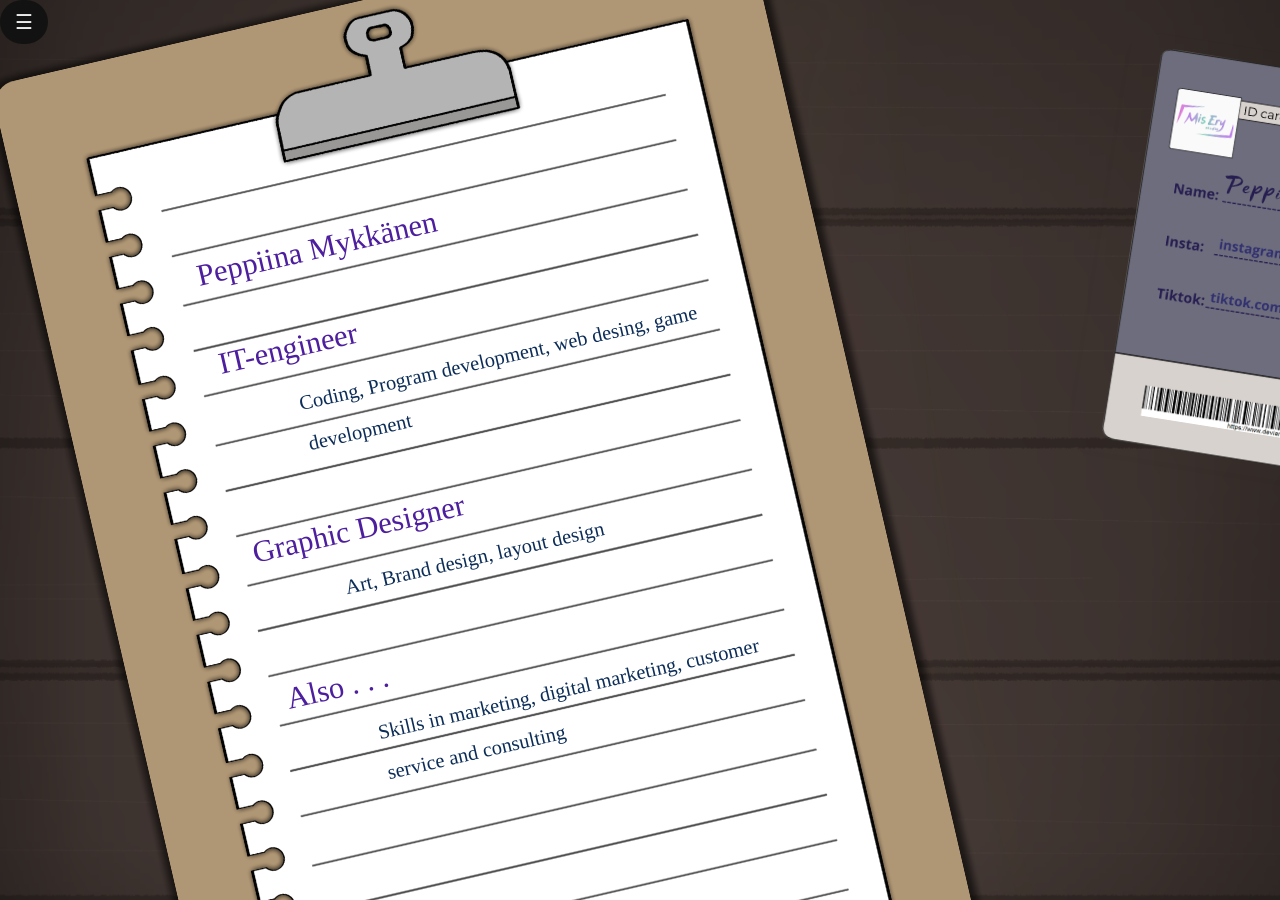
==== About_me.html @ a4d22220 "Upload" ====
<!DOCTYPE html>
<html lang="en">
<head>
  <meta charset="UTF-8">
  <meta name="viewport" content="width=device-width, initial-scale=1.0">
  <title>Portfolio Mis Ery</title>
  
  <!-- Link your CSS file here -->
  <link rel="stylesheet" href="main.css">
</head>
<body>
  <div class="bg" style="--bg-img: url('background_desk.png')">
    <!-- SideBar  here -->
    <div id="mySidepanel" class="sidepanel"> 
      <a href="javascript:void(0)" class="closebtn" onclick="closeNav()">×</a>
      <a href="Index.html">Main page</a>
      <a href="About_me.html">About Me</a> 
      <a href="Projects.html">Projects</a>
      <a href="Gallery.html">Gallery</a> 
      <a href="Contact.html">Contact</a>
    </div> 
    <button class="openbtn" onclick="openNav()">☰</button>  
   <!-- ------ -->
    <img class="id-card" src="images/about_me/Id_card%20(1).png" />
     
      <img class="clipboard" src="images/about_me/info_file.png"/>
      <!-- TEXT -->
      <div style="width: 294.1px; height: 66.3px; left: 190.4px; top: 244.76px; position: absolute; transform: rotate(-13deg); transform-origin: top left; color: #4D1E9E; font-size: 30.6px; font-family: JejuHallasan; font-weight: 400; line-height: 64.12px; word-wrap: break-word">
      Peppiina Mykkänen 
      </div>
      <div style="width: 492.52px; height: 104.33px; left: 213.35px; top: 338.49px; position: absolute; transform: rotate(-13deg); transform-origin: top left; color: #4D1E9E; font-size: 30.6px; font-family: JejuHallasan; font-weight: 400; line-height: 55.39px; word-wrap: break-word">
      IT-engineer
      </div>
      <div style="width: 430.08px; height: 104.33px; left: 294.53px; top: 383.74px; position: absolute; transform: rotate(-13deg); transform-origin: top left; color: #0C2D58; font-size: 20.4px; font-family: JejuHallasan; font-weight: 400; line-height: 41.41px; word-wrap: break-word">
      Coding, Program development, web desing, game development
      </div> 
      <div style="width: 430.08px; height: 104.33px; left: 374px; top: 712.69px; position: absolute; transform: rotate(-13deg); transform-origin: top left; color: #0C2D58; font-size: 20.4px; font-family: JejuHallasan; font-weight: 400; line-height: 41.41px; word-wrap: break-word">
      Skills in marketing, digital marketing, customer service and consulting
      </div>
      <div style="width: 430.08px; height: 47.17px; left: 340.85px; top: 568.19px; position: absolute; transform: rotate(-13deg); transform-origin: top left; color: #0C2D58; font-size: 20.4px; font-family: JejuHallasan; font-weight: 400; line-height: 41.41px; word-wrap: break-word">
      Art, Brand design, layout design
      </div>
      <div style="width: 492.52px; height: 45.48px; left: 247.35px; top: 527.19px; position: absolute; transform: rotate(-13deg); transform-origin: top left; color: #4D1E9E; font-size: 30.6px; font-family: JejuHallasan; font-weight: 400; line-height: 55.39px; word-wrap: break-word">
      Graphic Designer
      </div>
      <div style="width: 492.52px; height: 45.48px; left: 280.5px; top: 673.39px; position: absolute; transform: rotate(-13deg); transform-origin: top left; color: #4D1E9E; font-size: 30.6px; font-family: JejuHallasan; font-weight: 400; line-height: 55.39px; word-wrap: break-word">
      Also . . .
      </div>
    
    <div class="back-button">
      <a href="Index.html">
      <img style="width: 100px; height: 130px;" src="images/icon_back.png"/>
      </a>
    </div>
  </div>

 <script>
      function openNav() {
        document.getElementById("mySidepanel").style.width = "250px";
      }
      function closeNav() {
        document.getElementById("mySidepanel").style.width = "0";
      }
    </script>
</body>
</html>
---- main.css ----
/* 0. */
html, body {
  margin: 0;
  padding: 0;
  width: 100vw;
  height: 100vh;
  overflow: hidden; /* Stops scrollbars from appearing */
  display: flex;
  justify-content: center;
  align-items: center;
  background-color: #0b0c10; /* Fills empty space if aspect ratio differs */

  animation: fadeIn 0.5s ease-in-out; /*Smooth Fade-in when a page loads*/
}
@font-face { 
  font-family: 'NaxsoulCather';
  src: url('fonts/NaxrsoulCather-E4PWe.ttf') format('truetype');
  font-weight: normal; 
  font-style: normal;
}
@font-face { 
  font-family: 'Chalkduster'; 
  src: url('fonts/Chalkduster.ttf') format('truetype');
  font-weight: normal; 
  font-style: normal;
}
@font-face { 
  font-family: 'CloisterBlack';
  src: url('fonts/CloisterBlackLight-axjg.ttf') format('truetype');
  font-weight: normal; 
  font-style: normal;
}
@keyframes fadeIn {
  from { opacity: 0; }
  to   { opacity: 1; }
}
/* SLIDE TRANSITION */
.slide-stage {
  width: 100vw;
  height: 100vh;
  position: relative;
  display: flex;
  justify-content: center;
  align-items: center;
  overflow: hidden;
  
  transition: transform 0.4s ease-in-out, opacity 0.4s ease-in-out;
  opacity: 1;
  transform: translateX(0);
}
.slide-stage.slide-out-left {
  opacity: 0;
  transform: translateX(-100px);
}
.slide-stage.slide-in-right {
  opacity: 0;
  transform: translateX(100px);
}
/*0.1. Background image settings*/
.bg { 
  width: 100%;
  height: 100%;
  position: absolute; 
  top: 50%; 
  left: 50%;
  max-width: 100vw;
  max-height: 100vh;
  overflow: hidden;
  
  transform: translate(-50%, -50%);
  scale: calc(min(100vw / 1920, 100vh / 1080));
  transform-origin: center center;
  
  background-image: var(--bg-img);
  background-size: 100% 100%;
  background-position: center;
  background-repeat: no-repeat;
} 

/*0.2. Side Nav*/
.sidepanel  {
  width: 0;
  position: fixed;
  z-index: 1;
  height: 250px;
  top: 0;
  left: 0;
  background-color: #111;
  opacity: 95%;
  overflow-x: hidden;
  transition: 0.5s;
  padding-top: 50px;
  border-radius: 1px 5px 95px 1px;
}
.sidepanel a {
  padding: 8px 8px 8px 32px;
  text-decoration: none;
  font-size: 25px;
  color: #818181;
  display: block;
  transition: 0.3s;
}
.sidepanel a:hover {
  color: #f1f1f1;
}
.sidepanel .closebtn {
  position: absolute;
  top: 0;
  right: 10px;
  font-size: 40px;
}
.openbtn {
  font-size: 20px;
  cursor: pointer;
  background-color: #111;
  opacity: 90%;
  color: white;
  padding: 10px 15px;
  border: none;
  border-radius: 45px;
}
.openbtn:hover {
  background-color:#444;
  
}

/*0.2. Return button*/
.back-button {
  max-width: 5%;
  height: auto;
  left: 1740px; 
  top: 770px;  
  position: absolute;
}
.back-button img {
  width: 100%;
  height: 100%;
  display: block;
  object-fit: contain;
  transition: transform 0.2s ease, filter 0.2s ease;
  cursor: pointer;
}
.back-button:hover img{
  transform: scale(1.25); /* Slightly pops out */
  /*filter: brightness(1.45);*/ /* Brightens image */
}

/*0.3. Picture Grid*/
.grid-container { 
  display: grid;
  grid-template-columns: 10% 10% 10%;
}

/*0.4 Scrollable pages
.scrollable-page {  
  align-items: flex-start;
}

.bg-scroll {
  width: 1900px; 
  min-height: 1000px; 
  height: auto !important; 
  padding-bottom: 100px;
  
  margin: 0 auto;
  transform: scale(calc(100vw / 1920));
  transform-origin: top center; 
  
  background-image: var(--bg-img);
  background-size: 100% auto; 
  background-position: top center; 
  background-repeat: repeat-y; 
   overflow: auto;
} */

/* -------------------------------------------------------------------------------------------- */
/* -------------------------------------------------------------------------------------------- */

/* --- LANDING PAGE --- */

/* 1.1. Portfolio title*/
.title {
  left: 5px;
  top: -45px;  
  padding-top: 10px;
  max-width: 30%;
  height: auto;
  float: left;
  position: absolute;
}

/* 1.2. Specific buttons */
.about-me-container {
  max-width: 20%;
  height: auto;
  left: 720px;
  top: 59px;
  position: absolute;
}
.about-me-container img {
  width: 100%;
  height: 100%;
  display: block;
  object-fit: contain;
  transition: transform 0.2s ease, filter 0.2s ease;
  cursor: pointer;
}
.about-me-container:hover img{
  transform: scale(1.05); /* Slightly pops out */
  filter: brightness(1.25); /* Brightens image */
} 
/* -------------------------------------------------------------------------------------------- */
.gallery-container {
  max-width: 45%;
  height: auto;
  left: 60px;  
  top: 525px;      
  position: absolute;
}
.gallery-container img {
  width: 100%;
  height: 100%;
  display: block;
  object-fit: contain;
  transition: transform 0.2s ease, filter 0.2s ease;
  cursor: pointer;
}
.gallery-container:hover img{
  transform: scale(1.05); /* Slightly pops out */
  filter: brightness(1.25); /* Brightens image */
} 
/* -------------------------------------------------------------------------------------------- */
.contact-container {
  max-width: 15%;
  height: auto;
  
  left: 1440px;  
  top: 745px;      
  position: absolute;
}
.contact-container img {
  width: 100%;
  height: 100%;
  display: block;
  object-fit: contain;
  transition: transform 0.2s ease, filter 0.2s ease;
  cursor: pointer;
}
.contact-container:hover img{
  transform: scale(1.05); /* Slightly pops out */
  filter: brightness(1.25); /* Brightens image */
} 
/* -------------------------------------------------------------------------------------------- */
.projects-container {
  max-width: 20%;
  height: auto;
  
  left: 1000px;  
  top: 290px;      
  position: absolute;
}
.projects-container img {
  width: 100%;
  height: 100%;
  display: block;
  object-fit: contain;
  transition: transform 0.2s ease, filter 0.2s ease;
  cursor: pointer;
}
.projects-container:hover img{
  transform: scale(1.05); /* Slightly pops out */
  filter: brightness(1.25); /* Brightens image */
} 
/* -------------------------------------------------------------------------------------------- */
/* -------------------------------------------------------------------------------------------- */

/* --- ABOUT ME PAGE --- */

.clipboard {
  width: 892.98px;     
  height: 1192.91px;
  left: -75px; 
  top: 59.71px; 
  position: absolute; 
  transform: rotate(-13deg); 
  transform-origin: top left
}
.id-card { 
  width: 717px;
  height: 422px;
  left: 1134.44px; 
  top: 30px; 
  position: absolute; 
  
  transform: rotate(9deg); 
  transform-origin: top left; 
  box-shadow: -1px 2px 19.299999237060547px -17px rgba(0, 0, 0, 0.25)
}

/* -------------------------------------------------------------------------------------------- */
/* -------------------------------------------------------------------------------------------- */

/* --- GALLERY PAGE --- */

/* 2.1. Gallery tablet */
.gallery-tablet-container {
  width: 1400px;
  height: 1200px;
  left: 260px;
  bottom: 220px;
  position: relative; /* Anchor point for inner absolute elements */

  background-image: url("images/gallery/tablet2.png");
  background-position: center;
  background-size: 100% 100%;
  background-repeat: no-repeat;
}

/* 2.2. Inner container for your gallery items */
.tablet-content {
  position: absolute;
  top: 440px;    
  left: 200px;   /* Centers text horizontally inside the screen */
  width: 1000px; 
  height: 500px;
  z-index: 2;   /* Keeps text above all background images */
  overflow: hidden;
  border-radius: 20px;
  
  display: flex;
  justify-content: center; /* Horizontal center */
  align-items: center; /* Vertical center */
}

/* 2.3. Glare Overlay - Covers screen exact bounds */
.tablet-glare {
  position: absolute;
  top: 0;
  left: 0;
  width: 100%;
  height: 100%;
  object-fit: fill;
  z-index: 3; /* Sits above content */
  pointer-events: none; /* Allows mouse clicks to pass through to content */
}

/* 2.4. slideshow */
.slideshow-img {
  position: absolute;
  top: 0;
  left: 0;
  width: 100%;
  height: 100%;
  object-fit: cover; /*Keeps aspect ratio*/
  opacity: 0;
  
  transition: opacity 1s ease-in-out;
  pointer-events: none;
  border-radius: 20px;
}
.slideshow-img.active {
  opacity: 1; /* Fade-in state */
  pointer-events: auto;
} 

/* -------------------------------------------------------------------------------------------- */
/* -------------------------------------------------------------------------------------------- */

/* --- PROJECTS PAGE --- */

/* 3.1. notebook */
.notebook { 
  width: 1450px;
  height: 950px;
  left: 260px;
  bottom: 65px;
  position: relative; /* Anchor point for inner absolute elements */

  background-image: url("images/projects/notebook.png");
  background-position: center;
  background-size: 100% 100%;
  background-repeat: no-repeat;
} 
.notebook-content { 
  position: absolute;
  top: 100px;    /* Pushes text down INSIDE the screen */
  left: 200px;   /* Centers text horizontally inside the screen */
  width: 1100px; 
  height: 600px;
  z-index: 2;   /* Keeps text above all background images */
  overflow: hidden;
  border-radius: 20px;
  
  display: flex;
  justify-content: center; /* Horizontal center */
  align-items: center; /* Vertical center */
}

/* 3.2. Post it buttons */
.TP-postit {
  max-width: 45%;
  height: auto;
  
  left: 610px; 
  bottom: 220px;
  position: absolute;
}
.TP-postit img {
  width: 100%;
  height: 100%;
  display: block;
  object-fit: contain;
  transition: transform 0.2s ease, filter 0.2s ease;
  cursor: pointer;
}
.TP-postit:hover img{
  transform: scale(1.05); /* Slightly pops out */
  filter:grayscale(0.5)brightness(1.15);
} 
/* -------------------------------------------------------------------------------------------- */
.RB-postit {
  max-width: 35%;
  height: auto;
  
  left: 30px; 
  bottom: 20px;
  position: absolute;
}
.RB-postit img {
  width: 100%;
  height: 100%;
  display: block;
  object-fit: contain;
  transition: transform 0.2s ease, filter 0.2s ease;
  cursor: pointer;
}
.RB-postit:hover img{
  transform: scale(1.05); /* Slightly pops out */
  filter:grayscale(0.5)brightness(1.15);
} 
/* -------------------------------------------------------------------------------------------- */
.BBM-postit {
  max-width: 45%;
  height: auto;
  
  left: 50px; 
  bottom: 280px;
  position: absolute;
}
.BBM-postit img {
  width: 100%;
  height: 100%;
  display: block;
  object-fit: contain;
  transition: transform 0.2s ease, filter 0.2s ease;
  cursor: pointer;
}
.BBM-postit:hover img{
  transform: scale(1.05); /* Slightly pops out */
  filter:grayscale(0.5)brightness(1.15);
} 
/* -------------------------------------------------------------------------------------------- */
/* 3.3. Indivitual page settings */
.projects-grid-container {
  display: grid; 
  grid-template-columns: 1fr 1fr; 
  gap: 80px; 
  width: 89%; 
  margin: 0 auto; 
  padding-top: 5px;
  align-items: stretch;
} 
.page-mini-container {
  min-height: 8%; 
  padding: 30px; 
  box-sizing: border-box;
  display: grid; 
  grid-template-columns: repeat(2, 1fr); 
  gap: 10px;
}
.page-mini-container-left {
  background-image: url('images/projects/frame_small_left.png');
  background-size: contain;
  background-repeat: no-repeat;
  background-position: center;
  position: relative;
}
.page-mini-container-right {
  background-image: url('images/projects/frame_small_right.png');
  background-size: contain;
  background-repeat: no-repeat;
  background-position: center;
  position: relative;
}
.heading { 
  width: 100%; 
  height: 8%; 
  top: 30px; 
  position: absolute; 
  text-align: center; 
  color: rgb(61, 36, 36); 
  font-size: 45px; 
  font-family: 'Chalkduster', fantasy, serif; 
  font-weight: 400; 
  word-wrap: break-word;
}
.mini-heading { 
  width: 100%; 
  height: 30px; 
  top: 120px; 
  position: absolute; 
  text-align: center; 
  color: rgb(61, 36, 36); 
  font-size: 20px; 
  font-family: 'Courier New', monospace; 
  font-weight: 200; 
  word-wrap: break-word;
}
.info-text { 
  width: 30%; 
  height: auto; 
  left: 15%; 
  top: 190px; 
  position: absolute; 
  text-align:left;
  line-height: 25px;
  color: rgb(61, 36, 36); 
  font-size: 20px; 
  font-family: Javanese text; 
  font-weight: 200; 
  word-wrap: break-word;
}
.image-labels {
  position: absolute; 
  text-align: center; 
  font-size: 12px;
  font-family: 'Courier New', monospace, bold; 
  font-weight: 200; 
  word-wrap: break-word;
}

.link-style {
  position: absolute; 
  text-align: center; 
  font-size: 16px;
  font-family: 'Courier New', monospace, bold; 
  font-weight: 200; 
  word-wrap: break-word;
  color:rgb(61, 36, 36);
}
.link-style:hover {
  color: #3755c5;
  transform: scale(1.15); /* Slightly pops out */
  filter:brightness(1.15);
}

/* -------------------------------------------------------------------------------------------- */
/* 3.4.1. Back By Monday */
.BBM-page { 
  height: auto;
  min-height: 850px; 
  padding: 30px; 
  box-sizing: border-box;
  display: grid; 
  grid-template-columns: repeat(2, 1fr); 
  gap: 20px;
  
}
.BBM-left {
  background-image: url('images/projects/BBM/frame_stars_left.png');
  background-size: 100% 100%;
  background-repeat: no-repeat;
  background-position: center;
  position: relative;
}
.BBM-right {
  background-image: url('images/projects/BBM/frame_stars_right.png');
  background-size: 100% 100%;
  background-repeat: no-repeat;
  background-position: center;
  position: relative;
} 
.hover-image-container {
  position: relative;
  display: inline-block;
  width: 150px;
  height: 100px;
  cursor: pointer;
}
.hover-image-container img {
  width: 100%;
  height: auto;
  display: block;
  transition: opacity 0.3s ease-in-out;
}
.hover-image-container .img-hover {
  position: absolute;
  top: 0;
  left: 0;
  opacity: 0; /* Hidden by default */
} 
/* Show hover image and hide base image when hovered */
.hover-image-container:hover .img-hover {
  opacity: 1;
}
.hover-image-container:hover .img-base {
  opacity: 0;
}
/* -------------------------------------------------------------------------------------------- */
/* 3.5.1. Rebel Boots */
.RB-page { 
  min-height: 850px; 
  padding: 30px; 
  box-sizing: border-box;
  
  display: grid; 
  grid-template-columns: repeat(2, 1fr); 
  gap: 20px;
}
.RB-left {
  background-image: url('images/projects/RB/frame_academic_left.png');
  background-size: contain;
  background-repeat: no-repeat;
  background-position: center;
  position: relative;
}
.RB-right {
  background-image: url('images/projects/RB/frame_academic_right.png');
  background-size: contain;
  background-repeat: no-repeat;
  background-position: center;
  position: relative;
}
/* -------------------------------------------------------------------------------------------- */
/* 3.6.1. TrashPanda */
.TP-page { 
  min-height: 850px; 
  padding: 30px; 
  box-sizing: border-box;
  
  display: grid; 
  grid-template-columns: repeat(2, 1fr); 
  gap: 20px;
}
.TP-left {
  background-image: url('images/projects/TP/frame_beads_left.png');
  background-size: contain;
  background-repeat: no-repeat;
  background-position: center;
  position: relative;
}
.TP-right {
  background-image: url('images/projects/TP/frame_beads_right.png');
  background-size: contain;
  background-repeat: no-repeat;
  background-position: center;
  position: relative;
}
/* -------------------------------------------------------------------------------------------- */
/* -------------------------------------------------------------------------------------------- */

/* --- CONTACT PAGE --- */

/* 4.1. Images */
.message-bubble-up {
  width: 800px; 
  height: 300px; 
  padding-top: 60px; 
  padding-bottom: 7px; 
  padding-left: 13px; 
  padding-right: 13px; 
  left: 100px; 
  position: relative;
  
  background-image: url("images/contact/text_bubble1.png");
  background-position: center;
  background-size: 90% 160%;
  background-repeat: no-repeat;
  
  font-size: 62px; 
  font-family: Jaini Purva;
  /*font-weight: 400; */
  line-height: 65px; 
  word-wrap: break-word;
  text-align: center;
  vertical-align: middle;
  color: white;
}
.message-bubble-down {
  width: 800px; 
  height: 400px; 
  left:60px;
  position: relative; 
  display: flex;
  flex-direction: column;
  
  background-image: url("images/contact/text_bubble2.png");
  background-position: center;
  background-size: 120% 150%;
  background-repeat: no-repeat;
  
  padding-left: 200px;
  padding-top: 100px;
  line-height: 50px; 
  word-wrap: break-word;
  text-align: left;
  font-size: 35px;
  font-family: Javanese Text;
  color: white;
}

/* 4.1. Text containers */
.contact-row {
  display: flex;
  align-items: center;
  gap: 10px;
}
.some-icon {
  width: 35px;
  height: 30px;
  object-fit: contain;
}
.phone-call-container {
  width: 600px; 
  height: 800px; 
  padding-top: 6px; 
  padding-bottom: 7px; 
  padding-left: 13px; 
  padding-right: 13px; 
  left: 990px;
  bottom: 400px;
  position: relative;

  background-image: url("images/contact/phone%20call.gif");
  background-position: center;
  background-size: 100% 100%;
  background-repeat: no-repeat;
}
.contact-link:link {
  color: white;
  background-color: transparent;
  text-decoration: none;
}
.contact-link:visited {
  color: white;
  background-color: transparent;
  text-decoration: none;
}
.contact-link:hover {
  color: white;
  background-color: transparent;
  text-decoration: underline;
}
.contact-link:active {
  color: white;
  background-color: transparent;
  text-decoration: none;
}
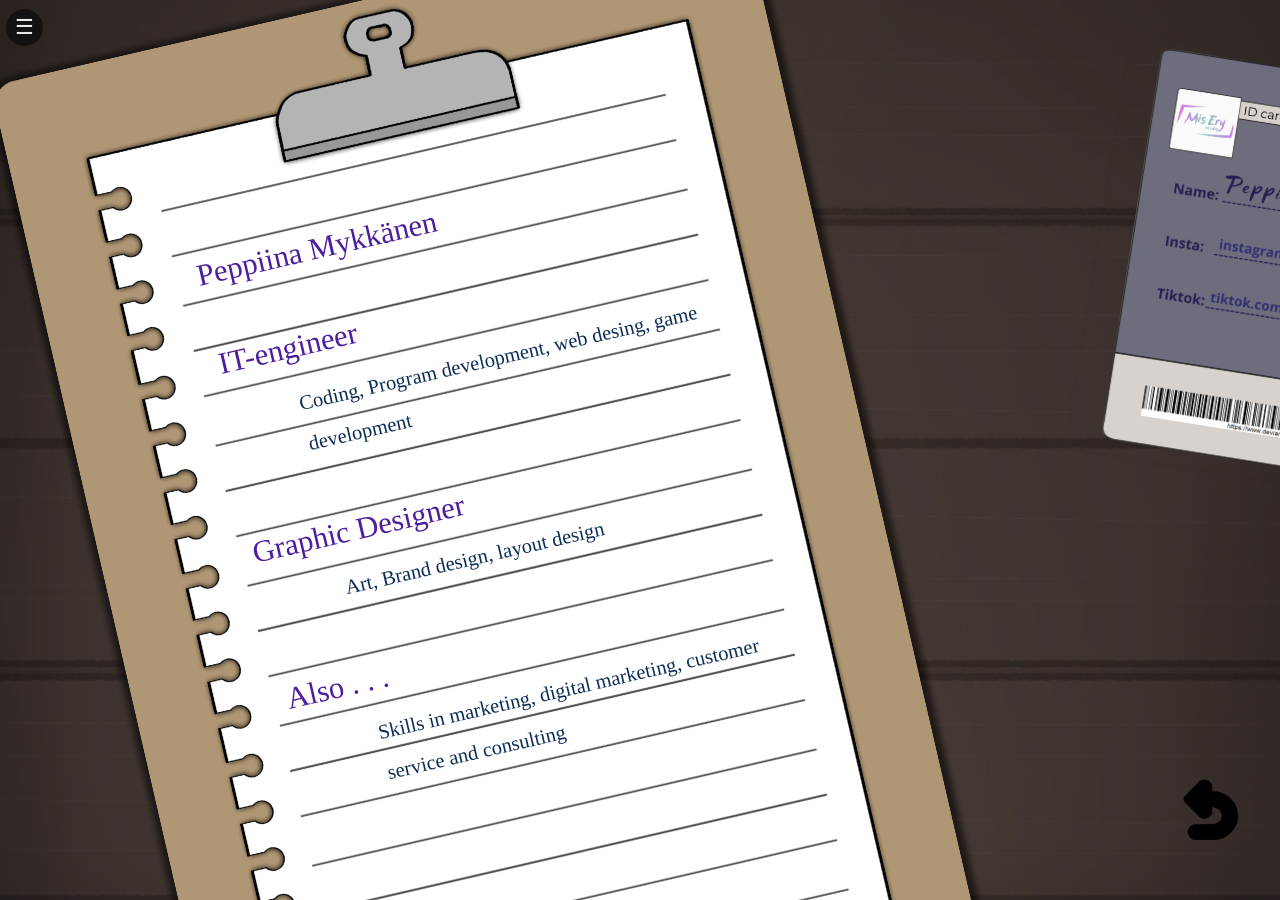
==== commit 37f25fd4: "Sizing fixes pt. 1 fixed some sizes from px:s to %:s." ====
--- a/About_me.html
+++ b/About_me.html
@@ -14,7 +14,7 @@
     <!-- SideBar  here -->
     <div id="mySidepanel" class="sidepanel"> 
       <a href="javascript:void(0)" class="closebtn" onclick="closeNav()">×</a>
-      <a href="Index.html">Main page</a>
+      <a href="index.html">Main page</a>
       <a href="About_me.html">About Me</a> 
       <a href="Projects.html">Projects</a>
       <a href="Gallery.html">Gallery</a> 
@@ -49,8 +49,8 @@
       </div>
     
     <div class="back-button">
-      <a href="Index.html">
-      <img style="width: 100px; height: 130px;" src="images/icon_back.png"/>
+      <a href="index.html">
+      <img src="images/icon_back.png"/>
       </a>
     </div>
   </div>
--- a/main.css
+++ b/main.css
@@ -2,15 +2,15 @@
 html, body {
   margin: 0;
   padding: 0;
-  width: 100vw;
-  height: 100vh;
+  width: 99%;
+  /*height: 100vh;*/
   overflow: hidden; /* Stops scrollbars from appearing */
   display: flex;
   justify-content: center;
   align-items: center;
   background-color: #0b0c10; /* Fills empty space if aspect ratio differs */
 
-  animation: fadeIn 0.5s ease-in-out; /*Smooth Fade-in when a page loads*/
+ /* animation: fadeIn 0.15s ease-in-out; /*Smooth Fade-in when a page loads*/
 }
 @font-face { 
   font-family: 'NaxsoulCather';
@@ -36,8 +36,8 @@
 }
 /* SLIDE TRANSITION */
 .slide-stage {
-  width: 100vw;
-  height: 100vh;
+  width: 100%;
+  height: auto;
   position: relative;
   display: flex;
   justify-content: center;
@@ -54,7 +54,7 @@
 }
 .slide-stage.slide-in-right {
   opacity: 0;
-  transform: translateX(100px);
+  transform: translateX(30%);
 }
 /*0.1. Background image settings*/
 .bg { 
@@ -63,8 +63,8 @@
   position: absolute; 
   top: 50%; 
   left: 50%;
-  max-width: 100vw;
-  max-height: 100vh;
+  max-width: 100%;
+  max-height: 100%;
   overflow: hidden;
   
   transform: translate(-50%, -50%);
@@ -79,23 +79,24 @@
 
 /*0.2. Side Nav*/
 .sidepanel  {
-  width: 0;
+  width: 0%;
   position: fixed;
   z-index: 1;
-  height: 250px;
+  height: 27%;
   top: 0;
   left: 0;
   background-color: #111;
   opacity: 95%;
-  overflow-x: hidden;
+  overflow: hidden;
   transition: 0.5s;
-  padding-top: 50px;
+  padding-top: 3%;
   border-radius: 1px 5px 95px 1px;
 }
 .sidepanel a {
-  padding: 8px 8px 8px 32px;
+  padding: 3% 3% 5% 3%;
   text-decoration: none;
-  font-size: 25px;
+  text-align: justify;
+  font-size: 140%;
   color: #818181;
   display: block;
   transition: 0.3s;
@@ -106,18 +107,21 @@
 .sidepanel .closebtn {
   position: absolute;
   top: 0;
-  right: 10px;
-  font-size: 40px;
+  right: 2%;
+  font-size: 250%;
 }
 .openbtn {
-  font-size: 20px;
+  top: 1%;
+  left: 0.5%;
+  position: absolute;
+  font-size: 130%;
   cursor: pointer;
   background-color: #111;
   opacity: 90%;
   color: white;
-  padding: 10px 15px;
+  padding: 0.5% 0.7%;
   border: none;
-  border-radius: 45px;
+  border-radius: 50%;
 }
 .openbtn:hover {
   background-color:#444;
@@ -126,10 +130,10 @@
 
 /*0.2. Return button*/
 .back-button {
-  max-width: 5%;
-  height: auto;
-  left: 1740px; 
-  top: 770px;  
+  width: 5%;
+  height: 10%;
+  left: 92%; 
+  top: 85%;  
   position: absolute;
 }
 .back-button img {
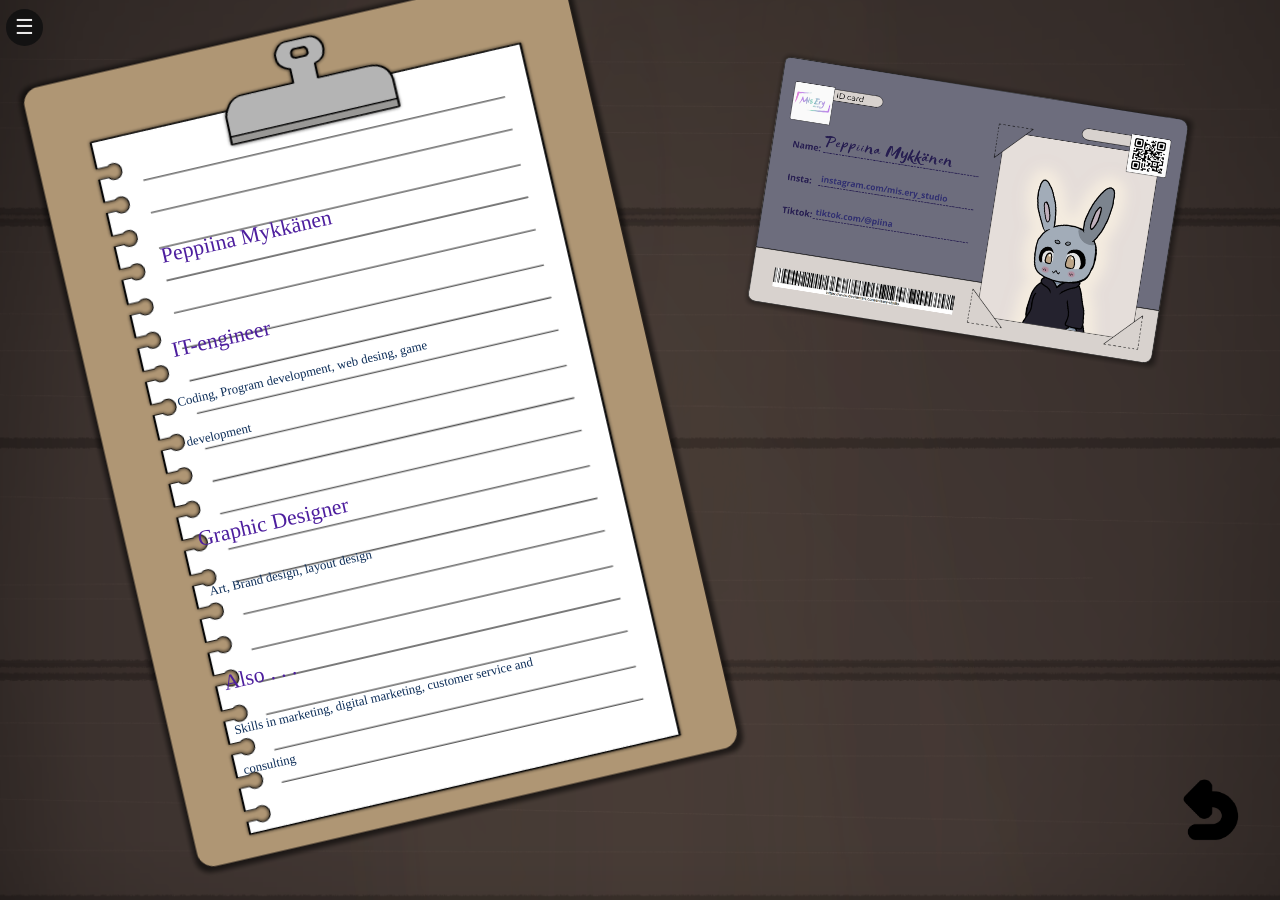
==== commit 469beba1: "size changes pt2" ====
--- a/About_me.html
+++ b/About_me.html
@@ -3,6 +3,7 @@
 <html lang="en">
 <head>
   <meta charset="UTF-8">
+  <meta http-equiv="X-UA-Compatible" content="IE=edge">
   <meta name="viewport" content="width=device-width, initial-scale=1.0">
   <title>Portfolio Mis Ery</title>
   
@@ -22,30 +23,30 @@
     </div> 
     <button class="openbtn" onclick="openNav()">☰</button>  
    <!-- ------ -->
-    <img class="id-card" src="images/about_me/Id_card%20(1).png" />
+    <img class="id-card" src="images/about_me/Id_card%20(1).png"/>
      
       <img class="clipboard" src="images/about_me/info_file.png"/>
       <!-- TEXT -->
-      <div style="width: 294.1px; height: 66.3px; left: 190.4px; top: 244.76px; position: absolute; transform: rotate(-13deg); transform-origin: top left; color: #4D1E9E; font-size: 30.6px; font-family: JejuHallasan; font-weight: 400; line-height: 64.12px; word-wrap: break-word">
+      <div style="width:15%; left:12%; top:25%; position: absolute; transform: rotate(-13deg); transform-origin: top left; color: #4D1E9E; font-size: 1.7vw; font-family: JejuHallasan; font-weight: 400; line-height: 64.12px; word-wrap: break-word">
       Peppiina Mykkänen 
       </div>
-      <div style="width: 492.52px; height: 104.33px; left: 213.35px; top: 338.49px; position: absolute; transform: rotate(-13deg); transform-origin: top left; color: #4D1E9E; font-size: 30.6px; font-family: JejuHallasan; font-weight: 400; line-height: 55.39px; word-wrap: break-word">
+      <div style="width:15%; left:13%; top:36%; position: absolute; transform: rotate(-13deg); transform-origin: top left; color: #4D1E9E; font-size: 1.7vw; font-family: JejuHallasan; font-weight: 400; line-height: 55.39px; word-wrap: break-word">
       IT-engineer
       </div>
-      <div style="width: 430.08px; height: 104.33px; left: 294.53px; top: 383.74px; position: absolute; transform: rotate(-13deg); transform-origin: top left; color: #0C2D58; font-size: 20.4px; font-family: JejuHallasan; font-weight: 400; line-height: 41.41px; word-wrap: break-word">
+      <div style="width:25%; left:13.5%; top:42.5%; position: absolute; transform: rotate(-13deg); transform-origin: top left; color: #0C2D58; font-size: 1vw; font-family: JejuHallasan; font-weight: 400; line-height: 41.41px; word-wrap: break-word">
       Coding, Program development, web desing, game development
       </div> 
-      <div style="width: 430.08px; height: 104.33px; left: 374px; top: 712.69px; position: absolute; transform: rotate(-13deg); transform-origin: top left; color: #0C2D58; font-size: 20.4px; font-family: JejuHallasan; font-weight: 400; line-height: 41.41px; word-wrap: break-word">
-      Skills in marketing, digital marketing, customer service and consulting
+      <div style="width:15%; left:15%; top:57%; position: absolute; transform: rotate(-13deg); transform-origin: top left; color: #4D1E9E; font-size: 1.7vw; font-family: JejuHallasan; font-weight: 400; line-height: 55.39px; word-wrap: break-word">
+      Graphic Designer
       </div>
-      <div style="width: 430.08px; height: 47.17px; left: 340.85px; top: 568.19px; position: absolute; transform: rotate(-13deg); transform-origin: top left; color: #0C2D58; font-size: 20.4px; font-family: JejuHallasan; font-weight: 400; line-height: 41.41px; word-wrap: break-word">
+      <div style="width:25%; left:16%; top:63.5%; position: absolute; transform: rotate(-13deg); transform-origin: top left; color: #0C2D58; font-size:1vw; font-family: JejuHallasan; font-weight: 400; line-height: 41.41px; word-wrap: break-word">
       Art, Brand design, layout design
       </div>
-      <div style="width: 492.52px; height: 45.48px; left: 247.35px; top: 527.19px; position: absolute; transform: rotate(-13deg); transform-origin: top left; color: #4D1E9E; font-size: 30.6px; font-family: JejuHallasan; font-weight: 400; line-height: 55.39px; word-wrap: break-word">
-      Graphic Designer
+      <div style="width:15%; left:17%; top:73%; position: absolute; transform: rotate(-13deg); transform-origin: top left; color: #4D1E9E; font-size: 1.7vw; font-family: JejuHallasan; font-weight: 400; line-height: 55.39px; word-wrap: break-word">
+      Also . . .
       </div>
-      <div style="width: 492.52px; height: 45.48px; left: 280.5px; top: 673.39px; position: absolute; transform: rotate(-13deg); transform-origin: top left; color: #4D1E9E; font-size: 30.6px; font-family: JejuHallasan; font-weight: 400; line-height: 55.39px; word-wrap: break-word">
-      Also . . .
+      <div style="width:25%; left:18%; top:79%; position: absolute; transform: rotate(-13deg); transform-origin: top left; color: #0C2D58; font-size:1vw; font-family: JejuHallasan; font-weight: 400; line-height: 41.41px; word-wrap: break-word">
+      Skills in marketing, digital marketing, customer service and consulting
       </div>
     
     <div class="back-button">
--- a/main.css
+++ b/main.css
@@ -184,10 +184,9 @@
 
 /* 1.1. Portfolio title*/
 .title {
-  left: 5px;
-  top: -45px;  
-  padding-top: 10px;
-  max-width: 30%;
+  left: 1%;
+  top: -7%;  
+  max-width: 35%;
   height: auto;
   float: left;
   position: absolute;
@@ -197,8 +196,8 @@
 .about-me-container {
   max-width: 20%;
   height: auto;
-  left: 720px;
-  top: 59px;
+  left: 40%;
+  top: 9%;
   position: absolute;
 }
 .about-me-container img {
@@ -215,10 +214,10 @@
 } 
 /* -------------------------------------------------------------------------------------------- */
 .gallery-container {
-  max-width: 45%;
-  height: auto;
-  left: 60px;  
-  top: 525px;      
+  max-width: 40%;
+  height: auto;
+  left: 3%;  
+  top: 59%;      
   position: absolute;
 }
 .gallery-container img {
@@ -235,11 +234,11 @@
 } 
 /* -------------------------------------------------------------------------------------------- */
 .contact-container {
-  max-width: 15%;
-  height: auto;
-  
-  left: 1440px;  
-  top: 745px;      
+  max-width: 14%;
+  height: auto;
+  
+  left: 80%;  
+  top: 80%;      
   position: absolute;
 }
 .contact-container img {
@@ -256,11 +255,11 @@
 } 
 /* -------------------------------------------------------------------------------------------- */
 .projects-container {
-  max-width: 20%;
-  height: auto;
-  
-  left: 1000px;  
-  top: 290px;      
+  max-width: 19%;
+  height: auto;
+  
+  left: 53%;  
+  top: 32%;      
   position: absolute;
 }
 .projects-container img {
@@ -281,24 +280,23 @@
 /* --- ABOUT ME PAGE --- */
 
 .clipboard {
-  width: 892.98px;     
-  height: 1192.91px;
-  left: -75px; 
-  top: 59.71px; 
+  width: 50%;     
+  height: auto;
+  left: -2%; 
+  top: 8%; 
   position: absolute; 
   transform: rotate(-13deg); 
   transform-origin: top left
 }
 .id-card { 
-  width: 717px;
-  height: 422px;
-  left: 1134.44px; 
-  top: 30px; 
+  width: 35%;
+  height: auto;
+  left: 60%; 
+  top: 5%; 
   position: absolute; 
   
   transform: rotate(9deg); 
-  transform-origin: top left; 
-  box-shadow: -1px 2px 19.299999237060547px -17px rgba(0, 0, 0, 0.25)
+  transform-origin: top left;
 }
 
 /* -------------------------------------------------------------------------------------------- */
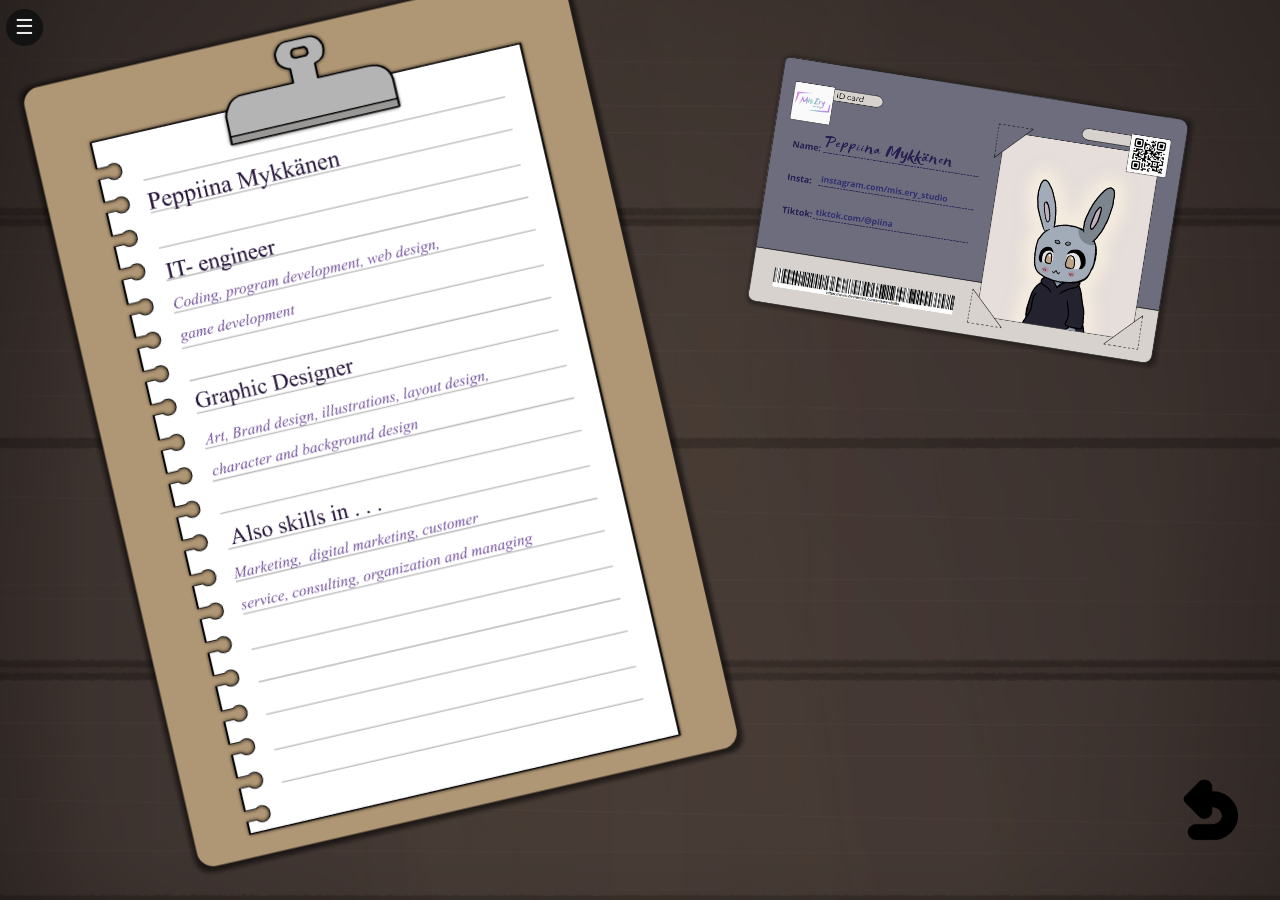
==== commit 540cfcd9: "Clean about me to pngs" ====
--- a/About_me.html
+++ b/About_me.html
@@ -24,30 +24,7 @@
     <button class="openbtn" onclick="openNav()">☰</button>  
    <!-- ------ -->
     <img class="id-card" src="images/about_me/Id_card%20(1).png"/>
-     
-      <img class="clipboard" src="images/about_me/info_file.png"/>
-      <!-- TEXT -->
-      <div style="width:15%; left:12%; top:25%; position: absolute; transform: rotate(-13deg); transform-origin: top left; color: #4D1E9E; font-size: 1.7vw; font-family: JejuHallasan; font-weight: 400; line-height: 64.12px; word-wrap: break-word">
-      Peppiina Mykkänen 
-      </div>
-      <div style="width:15%; left:13%; top:36%; position: absolute; transform: rotate(-13deg); transform-origin: top left; color: #4D1E9E; font-size: 1.7vw; font-family: JejuHallasan; font-weight: 400; line-height: 55.39px; word-wrap: break-word">
-      IT-engineer
-      </div>
-      <div style="width:25%; left:13.5%; top:42.5%; position: absolute; transform: rotate(-13deg); transform-origin: top left; color: #0C2D58; font-size: 1vw; font-family: JejuHallasan; font-weight: 400; line-height: 41.41px; word-wrap: break-word">
-      Coding, Program development, web desing, game development
-      </div> 
-      <div style="width:15%; left:15%; top:57%; position: absolute; transform: rotate(-13deg); transform-origin: top left; color: #4D1E9E; font-size: 1.7vw; font-family: JejuHallasan; font-weight: 400; line-height: 55.39px; word-wrap: break-word">
-      Graphic Designer
-      </div>
-      <div style="width:25%; left:16%; top:63.5%; position: absolute; transform: rotate(-13deg); transform-origin: top left; color: #0C2D58; font-size:1vw; font-family: JejuHallasan; font-weight: 400; line-height: 41.41px; word-wrap: break-word">
-      Art, Brand design, layout design
-      </div>
-      <div style="width:15%; left:17%; top:73%; position: absolute; transform: rotate(-13deg); transform-origin: top left; color: #4D1E9E; font-size: 1.7vw; font-family: JejuHallasan; font-weight: 400; line-height: 55.39px; word-wrap: break-word">
-      Also . . .
-      </div>
-      <div style="width:25%; left:18%; top:79%; position: absolute; transform: rotate(-13deg); transform-origin: top left; color: #0C2D58; font-size:1vw; font-family: JejuHallasan; font-weight: 400; line-height: 41.41px; word-wrap: break-word">
-      Skills in marketing, digital marketing, customer service and consulting
-      </div>
+    <img class="clipboard" src="images/about_me/info_file.png"/>
     
     <div class="back-button">
       <a href="index.html">
